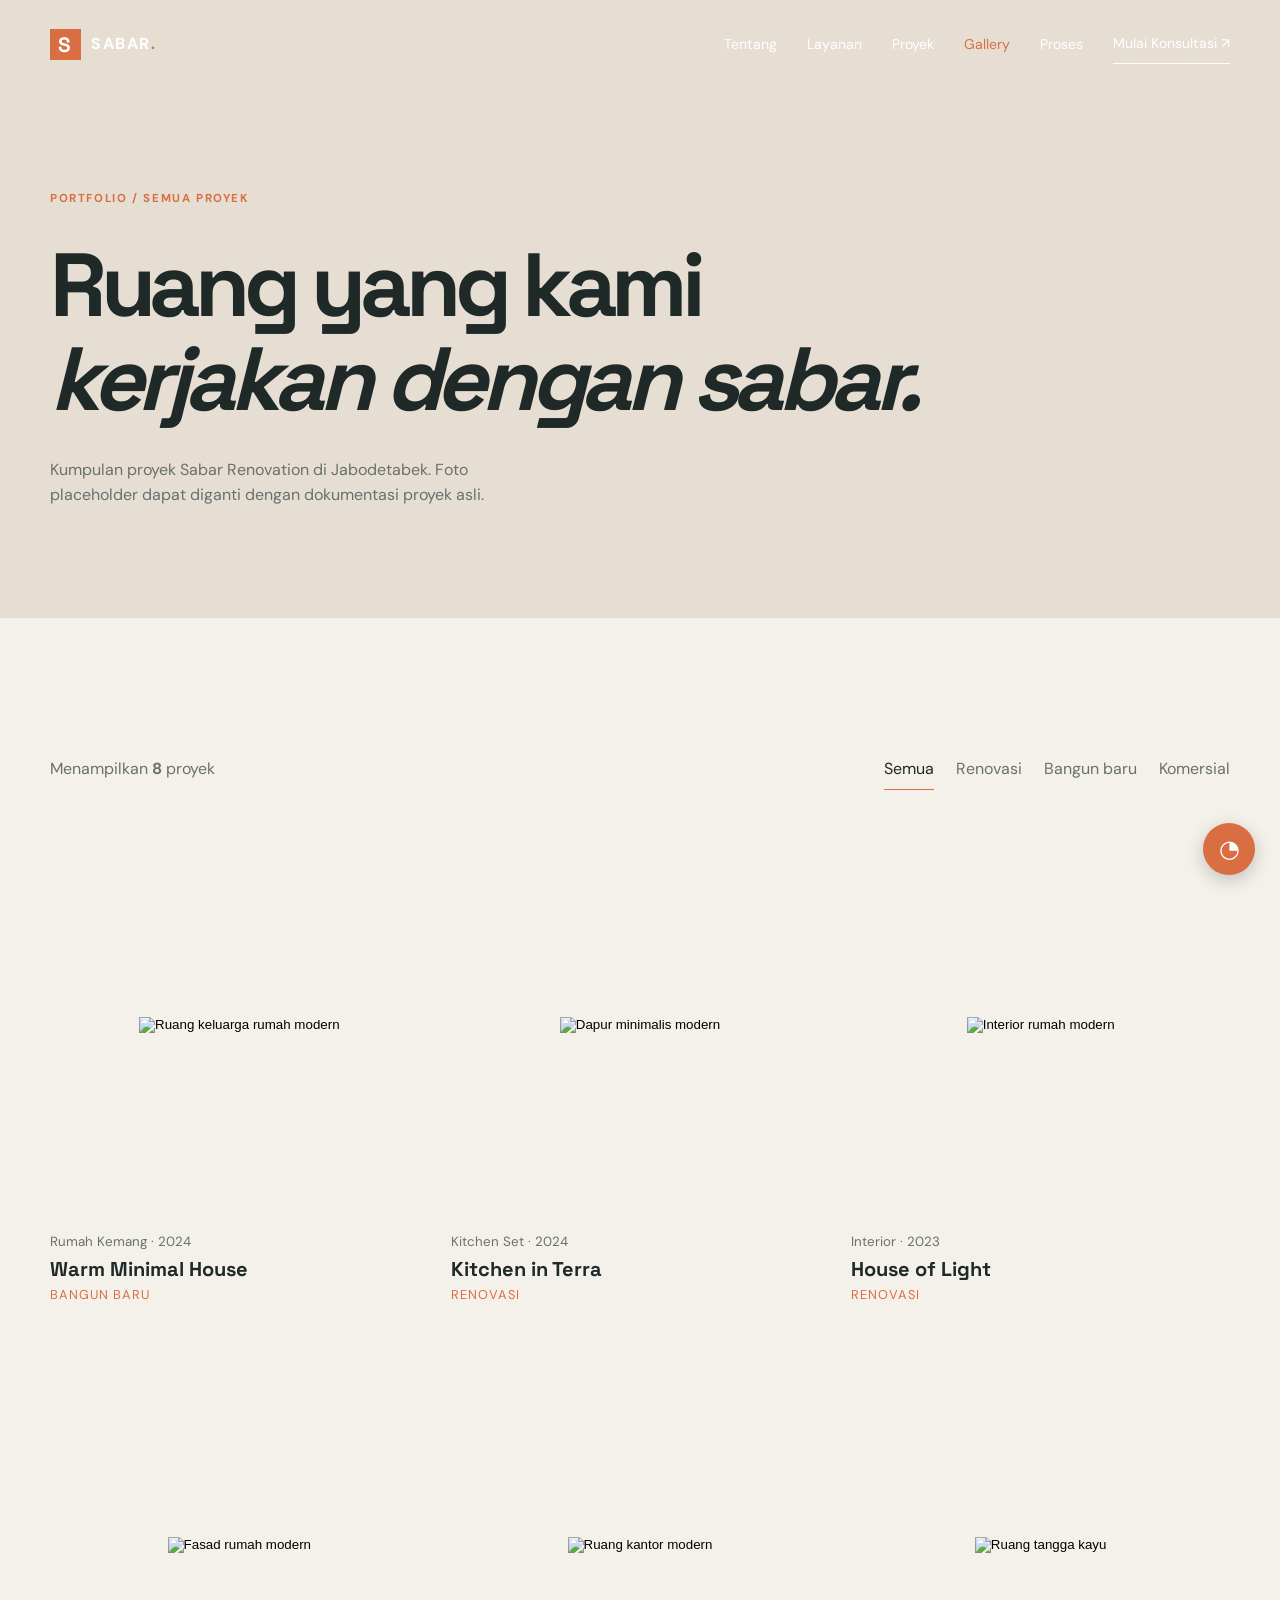
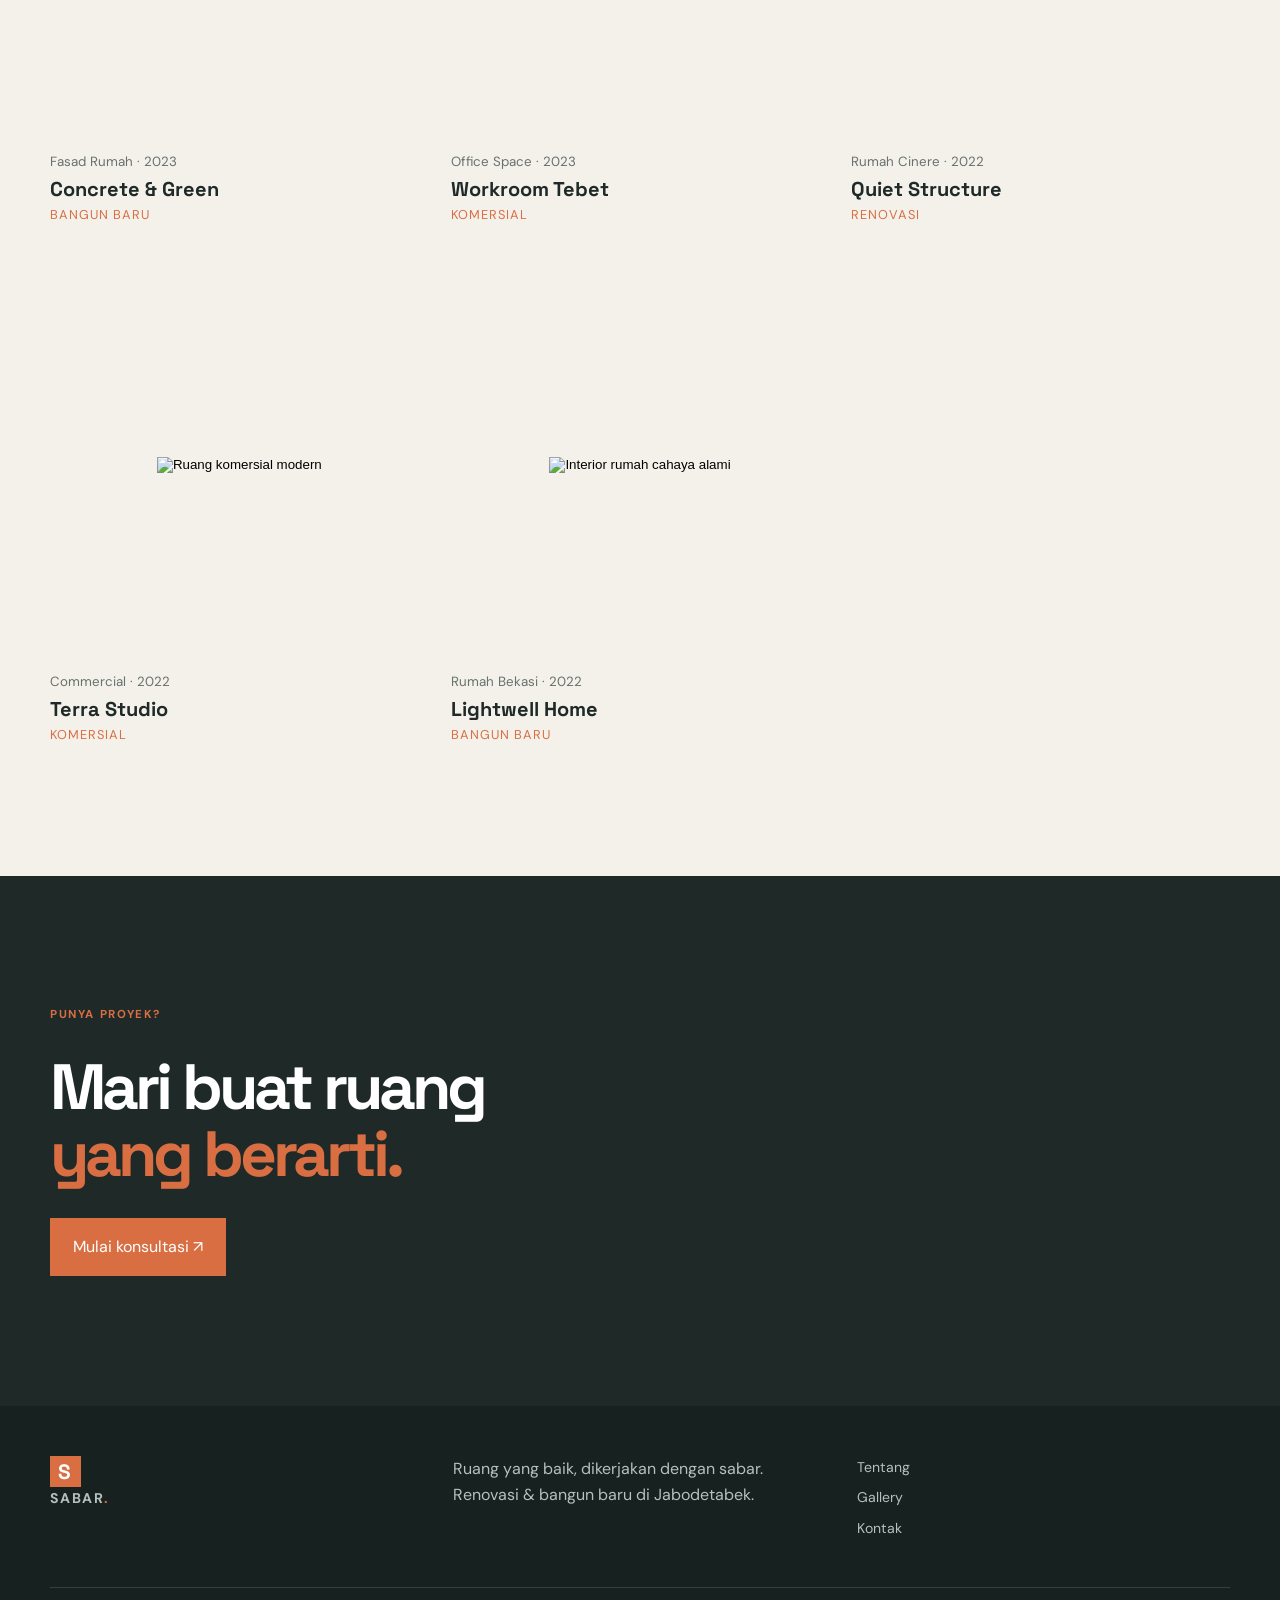
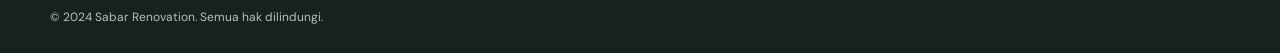
==== gallery.html @ 1140aaa8 "Create Sabar Renovation company profile" ====
<!doctype html><html lang="id"><head><meta charset="utf-8"><meta name="viewport" content="width=device-width,initial-scale=1"><meta name="description" content="Galeri proyek Sabar Renovation di Jabodetabek."><title>Gallery Proyek | Sabar Renovation</title><link rel="preconnect" href="https://fonts.googleapis.com"><link rel="preconnect" href="https://fonts.gstatic.com" crossorigin><link href="https://fonts.googleapis.com/css2?family=DM+Sans:wght@400;500;600;700&family=Space+Grotesk:wght@500;600;700&display=swap" rel="stylesheet"><link rel="stylesheet" href="styles.css"><link rel="stylesheet" href="gallery.css"></head><body class="gallery-page">
<header class="site-header scrolled"><nav class="nav container"><a class="brand" href="index.html"><b>S</b><span>SABAR<span>.</span></span></a><button class="menu-toggle" aria-label="Buka menu"><i></i><i></i></button><div class="nav-links"><a href="index.html#about">Tentang</a><a href="index.html#services">Layanan</a><a href="index.html#projects">Proyek</a><a class="active-link" href="gallery.html">Gallery</a><a href="index.html#process">Proses</a><a class="nav-cta" href="index.html#contact">Mulai Konsultasi ↗</a></div></nav></header>
<main><section class="gallery-hero section"><div class="container reveal visible"><div class="section-label">Portfolio / Semua proyek</div><h1>Ruang yang kami<br><em>kerjakan dengan sabar.</em></h1><p>Kumpulan proyek Sabar Renovation di Jabodetabek. Foto placeholder dapat diganti dengan dokumentasi proyek asli.</p></div></section><section class="gallery-content section"><div class="container"><div class="gallery-toolbar"><p>Menampilkan <strong id="project-count">8</strong> proyek</p><div class="filters"><button class="active" data-filter="all">Semua</button><button data-filter="renovasi">Renovasi</button><button data-filter="baru">Bangun baru</button><button data-filter="komersial">Komersial</button></div></div><div class="gallery-grid">
<article class="gallery-item reveal" data-category="baru"><button class="gallery-image"><img src="https://images.unsplash.com/photo-1600607687920-4e2a09cf159d?auto=format&fit=crop&w=1200&q=85" alt="Ruang keluarga rumah modern" loading="lazy"></button><div><small>Rumah Kemang · 2024</small><h3>Warm Minimal House</h3><p>Bangun baru</p></div></article><article class="gallery-item reveal" data-category="renovasi"><button class="gallery-image"><img src="https://images.unsplash.com/photo-1556912167-f556f1f39fdf?auto=format&fit=crop&w=1200&q=85" alt="Dapur minimalis modern" loading="lazy"></button><div><small>Kitchen Set · 2024</small><h3>Kitchen in Terra</h3><p>Renovasi</p></div></article><article class="gallery-item reveal" data-category="renovasi"><button class="gallery-image"><img src="https://images.unsplash.com/photo-1600566753086-00f18fb6b3ea?auto=format&fit=crop&w=1200&q=85" alt="Interior rumah modern" loading="lazy"></button><div><small>Interior · 2023</small><h3>House of Light</h3><p>Renovasi</p></div></article><article class="gallery-item reveal" data-category="baru"><button class="gallery-image"><img src="https://images.unsplash.com/photo-1600566753190-17f0baa2a6c3?auto=format&fit=crop&w=1200&q=85" alt="Fasad rumah modern" loading="lazy"></button><div><small>Fasad Rumah · 2023</small><h3>Concrete & Green</h3><p>Bangun baru</p></div></article><article class="gallery-item reveal" data-category="komersial"><button class="gallery-image"><img src="https://images.unsplash.com/photo-1497366754035-f200968a6e72?auto=format&fit=crop&w=1200&q=85" alt="Ruang kantor modern" loading="lazy"></button><div><small>Office Space · 2023</small><h3>Workroom Tebet</h3><p>Komersial</p></div></article><article class="gallery-item reveal" data-category="renovasi"><button class="gallery-image"><img src="https://images.unsplash.com/photo-1600566753086-00f18fb6b3ea?auto=format&fit=crop&w=1200&q=85" alt="Ruang tangga kayu" loading="lazy"></button><div><small>Rumah Cinere · 2022</small><h3>Quiet Structure</h3><p>Renovasi</p></div></article><article class="gallery-item reveal" data-category="komersial"><button class="gallery-image"><img src="https://images.unsplash.com/photo-1600607688969-a5bfcd646154?auto=format&fit=crop&w=1200&q=85" alt="Ruang komersial modern" loading="lazy"></button><div><small>Commercial · 2022</small><h3>Terra Studio</h3><p>Komersial</p></div></article><article class="gallery-item reveal" data-category="baru"><button class="gallery-image"><img src="https://images.unsplash.com/photo-1600607687920-4e2a09cf159d?auto=format&fit=crop&w=1200&q=85" alt="Interior rumah cahaya alami" loading="lazy"></button><div><small>Rumah Bekasi · 2022</small><h3>Lightwell Home</h3><p>Bangun baru</p></div></article></div></div></section><section class="gallery-cta section"><div class="container"><div class="section-label">Punya proyek?</div><h2>Mari buat ruang<br><em>yang berarti.</em></h2><a class="button button-accent" href="index.html#contact">Mulai konsultasi ↗</a></div></section></main><div class="lightbox" aria-hidden="true"><button class="lightbox-close" aria-label="Tutup">×</button><img src="" alt=""></div><footer><div class="container footer-grid"><a class="brand" href="index.html"><b>S</b><span>SABAR<span>.</span></span></a><p>Ruang yang baik, dikerjakan dengan sabar.<br>Renovasi & bangun baru di Jabodetabek.</p><div><a href="index.html#about">Tentang</a><a href="gallery.html">Gallery</a><a href="index.html#contact">Kontak</a></div></div><div class="container copyright">© 2024 Sabar Renovation. Semua hak dilindungi.</div></footer><a class="floating-wa" href="https://wa.me/6281234567890" target="_blank" aria-label="Hubungi via WhatsApp">◔</a><script src="script.js"></script><script src="gallery.js"></script></body></html>
---- styles.css ----
:root{--ink:#1e2928;--muted:#68716e;--cream:#f4f1eb;--sand:#e6ded2;--orange:#d96e43;--line:#d8d7d0}*{box-sizing:border-box}html{scroll-behavior:smooth}body{margin:0;color:var(--ink);background:var(--cream);font:16px/1.6 'DM Sans',sans-serif}h1,h2,h3,p{margin:0}h1,h2,h3{font-family:'Space Grotesk',sans-serif;line-height:1.05}h1{font-size:clamp(3.3rem,7vw,7.5rem);letter-spacing:-.07em}h2{font-size:clamp(2.7rem,5vw,5.2rem);letter-spacing:-.06em}h3{font-size:1.45rem}.container{width:min(1180px,calc(100% - 64px));margin:auto}.site-header{position:fixed;z-index:5;width:100%;color:#fff;transition:.3s}.site-header.scrolled{background:rgba(244,241,235,.95);color:var(--ink);box-shadow:0 1px 0 var(--line)}.nav{height:88px;display:flex;align-items:center;justify-content:space-between}.brand{display:flex;align-items:center;gap:10px;color:inherit;text-decoration:none;font-weight:700;letter-spacing:.1em}.brand b{display:grid;place-items:center;width:31px;height:31px;background:var(--orange);color:white;font-family:'Space Grotesk';font-size:1.3rem}.brand span span{color:var(--orange)}.nav-links{display:flex;align-items:center;gap:30px}.nav-links a,.footer-grid a{color:inherit;text-decoration:none;font-size:.88rem}.nav-cta{border-bottom:1px solid currentColor;padding:8px 0}.menu-toggle{display:none;background:none;border:0}.hero{height:100svh;min-height:680px;position:relative;color:#fff;display:flex;align-items:center;overflow:hidden}.hero-image{position:absolute;inset:0;background:url('https://images.unsplash.com/photo-1600607687939-ce8a6c25118c?auto=format&fit=crop&w=2200&q=90') center/cover;transform:scale(1.04)}.hero-shade{position:absolute;inset:0;background:linear-gradient(90deg,rgba(15,25,24,.8),rgba(15,25,24,.15))}.hero-content{position:relative;padding-top:8vh}.eyebrow,.section-label{font-size:.72rem;text-transform:uppercase;letter-spacing:.14em;font-weight:700;color:var(--orange)}.eyebrow{margin-bottom:35px}.eyebrow span{display:inline-block;width:8px;height:8px;background:var(--orange);border-radius:50%;margin-right:8px}.hero h1 em,h2 em{color:var(--orange);font-style:normal}.hero-copy{max-width:405px;margin:35px 0 42px;font-size:1.05rem;color:#d8dfdc}.hero-actions{display:flex;align-items:center;gap:28px}.button{display:inline-block;padding:15px 22px;border:1px solid transparent;text-decoration:none;font-weight:700;transition:.25s;cursor:pointer;font:inherit}.button-accent{background:var(--orange);color:#fff}.button-accent:hover{background:#bd5734;transform:translateY(-3px)}.button-outline{color:var(--ink);border-color:var(--ink)}.button-outline:hover{background:var(--ink);color:#fff}.text-link{color:var(--ink);text-decoration:none;border-bottom:1px solid currentColor;padding-bottom:7px;font-weight:600}.text-link.light{color:#fff}.hero-note{position:absolute;right:5%;bottom:45px;display:flex;gap:18px;text-transform:uppercase;font-size:.65rem;letter-spacing:.1em}.hero-note span:first-child{color:var(--orange);font-weight:bold}.section{padding:130px 0}.intro{padding-bottom:110px}.intro-grid,.section-top,.process-head{display:grid;grid-template-columns:1.2fr .8fr;gap:80px;margin-top:48px}.intro-grid>div p{color:var(--muted);max-width:390px}.large-copy{font-size:1.3rem;color:var(--ink)!important;margin-bottom:20px}.intro .text-link{display:inline-block;margin-top:30px}.stats{display:flex;border-top:1px solid var(--line);margin-top:100px;padding-top:28px;gap:15%;}.stats strong{font:700 3.2rem 'Space Grotesk';display:block}.stats strong:after{content:'+';color:var(--orange)}.stats span{color:var(--muted);font-size:.85rem}.services,.process{background:var(--sand)}.section-top>p,.process-head>p{align-self:end;color:var(--muted);max-width:330px}.service-grid{display:grid;grid-template-columns:repeat(4,1fr);gap:1px;background:var(--line);margin-top:75px}.service-card{background:var(--sand);padding:30px;min-height:340px;position:relative;transition:.3s}.service-card:hover{background:#f0e9df;transform:translateY(-7px)}.service-card>span{position:absolute;right:25px;color:var(--orange);font-weight:700}.service-card>b{font-size:2.5rem;font-weight:400}.service-card h3{margin:40px 0 15px}.service-card p{color:var(--muted);font-size:.9rem}.service-card a{position:absolute;bottom:27px;color:var(--ink);font-size:.85rem;text-decoration:none;font-weight:700}.filters{display:flex;gap:22px;align-items:end;justify-content:end}.filters button{border:0;background:none;color:var(--muted);font:inherit;border-bottom:1px solid transparent;padding:8px 0;cursor:pointer}.filters button.active{color:var(--ink);border-color:var(--orange)}.project-grid{display:grid;grid-template-columns:1fr 1fr;gap:20px;margin-top:75px}.project-card{height:380px;position:relative;overflow:hidden;color:#fff}.project-card.tall{height:580px;grid-row:span 2}.project-card.wide{grid-column:span 2}.project-card img{width:100%;height:100%;object-fit:cover;transition:.7s}.project-card:after{content:'';position:absolute;inset:40% 0 0;background:linear-gradient(transparent,rgba(10,20,18,.8))}.project-card:hover img{transform:scale(1.06)}.project-card>div{position:absolute;z-index:1;bottom:25px;left:25px}.project-card small{color:#ddd}.project-card h3{margin-top:5px}.center{text-align:center;margin-top:45px}.process-head{margin-bottom:75px}.steps{display:grid;grid-template-columns:repeat(4,1fr);gap:0}.step{padding:28px 32px 20px 0;border-top:1px solid #b9b5ad}.step span{color:var(--orange);font-weight:700}.step h3{margin:40px 0 15px}.step p{color:var(--muted);font-size:.9rem;max-width:200px}.quote{max-width:900px;text-align:center}.quote-mark{font:6rem Georgia;color:var(--orange);height:90px}.quote blockquote{font:500 clamp(1.8rem,3vw,3rem)/1.15 'Space Grotesk';letter-spacing:-.04em}.quote-person{display:flex;justify-content:center;align-items:center;gap:12px;text-align:left;margin-top:35px}.avatar{background:var(--orange);color:#fff;border-radius:50%;padding:11px}.quote-person span,.contact-details{display:block;color:var(--muted);font-size:.85rem}.contact{background:var(--ink);color:#fff}.contact-grid{display:grid;grid-template-columns:1fr 1fr;gap:130px}.contact-intro{color:#b6c0bc;max-width:330px;margin:35px 0}.contact-details a{color:#fff;text-decoration:none;font-size:1rem}.contact-form{display:grid;gap:20px}.contact-form label{font-size:.75rem;color:#aeb9b4}.contact-form input,.contact-form textarea{display:block;width:100%;background:none;border:0;border-bottom:1px solid #55615d;color:#fff;padding:10px 0;font:inherit;outline:0}.contact-form textarea{height:70px;resize:vertical}.contact-form input:focus,.contact-form textarea:focus{border-color:var(--orange)}.form-status{color:var(--orange)}footer{background:#172120;color:#b6c0bc;padding:50px 0 25px}.footer-grid{display:grid;grid-template-columns:1fr 1fr 1fr;gap:30px}.footer-grid a{display:block;margin-bottom:8px}.copyright{border-top:1px solid #34403c;margin-top:40px;padding-top:20px;font-size:.75rem}.floating-wa{position:fixed;right:25px;bottom:25px;width:52px;height:52px;border-radius:50%;display:grid;place-items:center;background:var(--orange);color:#fff;text-decoration:none;font-size:1.5rem;z-index:4;box-shadow:0 5px 18px #0003}.reveal{opacity:0;transform:translateY(25px);transition:opacity .7s,transform .7s}.reveal.visible{opacity:1;transform:none}
@media(max-width:760px){.container{width:calc(100% - 40px)}.nav{height:72px}.menu-toggle{display:block}.menu-toggle i{display:block;background:currentColor;width:25px;height:2px;margin:6px}.nav-links{display:none;position:absolute;top:72px;left:0;right:0;background:var(--cream);color:var(--ink);padding:25px 20px;flex-direction:column;align-items:flex-start}.nav-links.open{display:flex}.hero{min-height:650px}.hero-content{padding-top:40px}.hero h1{font-size:3.8rem}.hero-note{display:none}.section{padding:85px 0}.intro-grid,.section-top,.process-head,.contact-grid{grid-template-columns:1fr;gap:35px}.stats{gap:25px;margin-top:65px}.stats strong{font-size:2.3rem}.stats span{font-size:.7rem}.service-grid,.steps{grid-template-columns:1fr 1fr}.service-card{min-height:300px;padding:20px}.service-card h3{margin-top:30px}.filters{justify-content:start;flex-wrap:wrap;gap:15px}.project-grid{display:block;margin-top:45px}.project-card,.project-card.tall,.project-card.wide{height:360px;margin-bottom:16px}.contact-grid{gap:60px}.footer-grid{grid-template-columns:1fr 1fr}.footer-grid p{grid-column:span 2}.hero-actions{flex-wrap:wrap}.process-head{margin-bottom:45px}}
---- gallery.css ----
.gallery-hero{padding-top:190px;padding-bottom:110px;background:var(--sand)}.gallery-hero h1{margin:30px 0;font-size:clamp(3rem,7vw,6.8rem)}.gallery-hero p{max-width:450px;color:var(--muted)}.active-link{color:var(--orange)!important}.gallery-toolbar{display:flex;justify-content:space-between;align-items:center;margin-bottom:50px}.gallery-toolbar p{color:var(--muted)}.gallery-grid{display:grid;grid-template-columns:repeat(3,1fr);gap:55px 22px}.gallery-item{min-width:0}.gallery-image{display:block;border:0;padding:0;width:100%;height:370px;overflow:hidden;background:none;cursor:zoom-in}.gallery-image img{width:100%;height:100%;object-fit:cover;transition:transform .6s}.gallery-image:hover img{transform:scale(1.05)}.gallery-item>div{padding-top:18px}.gallery-item small{color:var(--muted)}.gallery-item h3{margin:5px 0;font-size:1.25rem}.gallery-item p{color:var(--orange);font-size:.8rem;text-transform:uppercase;letter-spacing:.08em}.gallery-cta{background:var(--ink);color:#fff}.gallery-cta h2{margin:30px 0}.lightbox{position:fixed;z-index:10;inset:0;background:#111e;display:none;place-items:center;padding:30px}.lightbox.open{display:grid}.lightbox img{max-width:min(1000px,92vw);max-height:88vh;object-fit:contain}.lightbox-close{position:absolute;right:28px;top:20px;color:#fff;background:none;border:0;font-size:3rem;cursor:pointer}@media(max-width:760px){.gallery-hero{padding-top:140px;padding-bottom:75px}.gallery-toolbar{display:block}.gallery-toolbar .filters{margin-top:25px}.gallery-grid{grid-template-columns:1fr;gap:42px}.gallery-image{height:300px}}
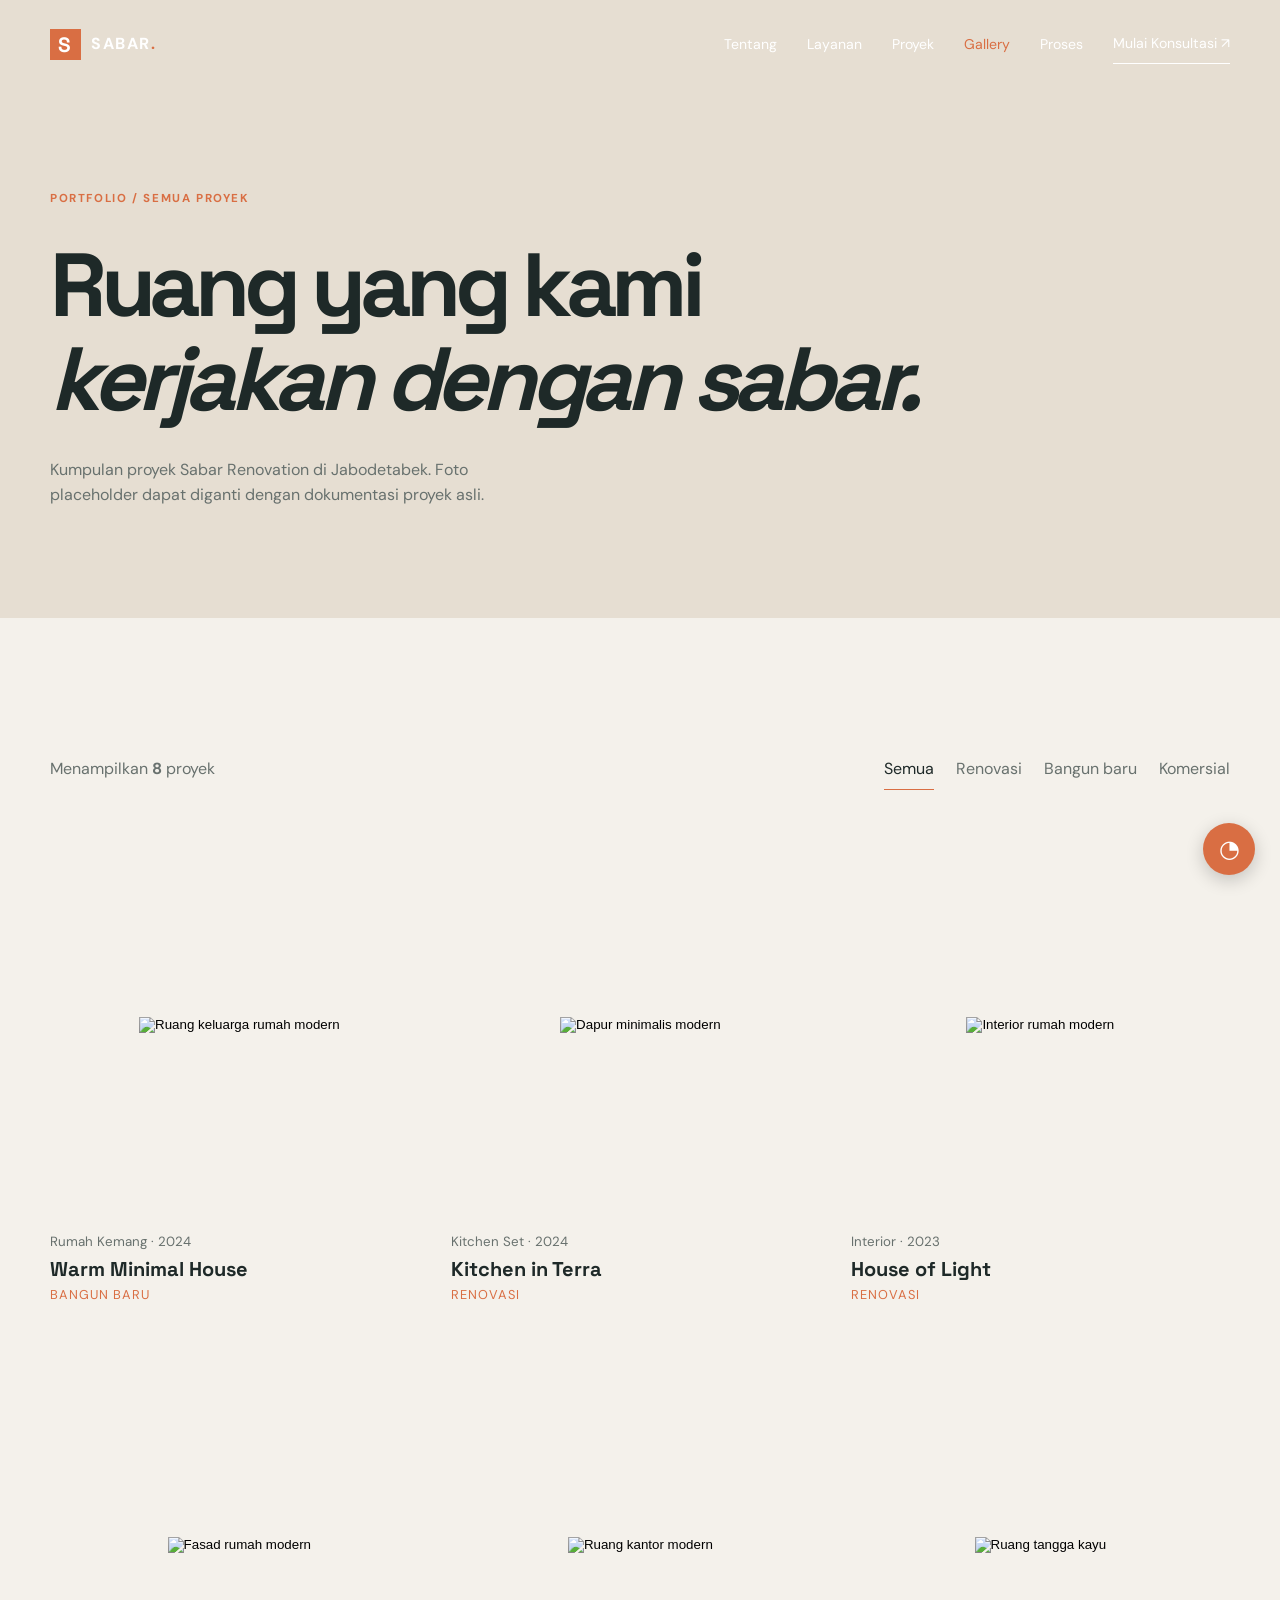
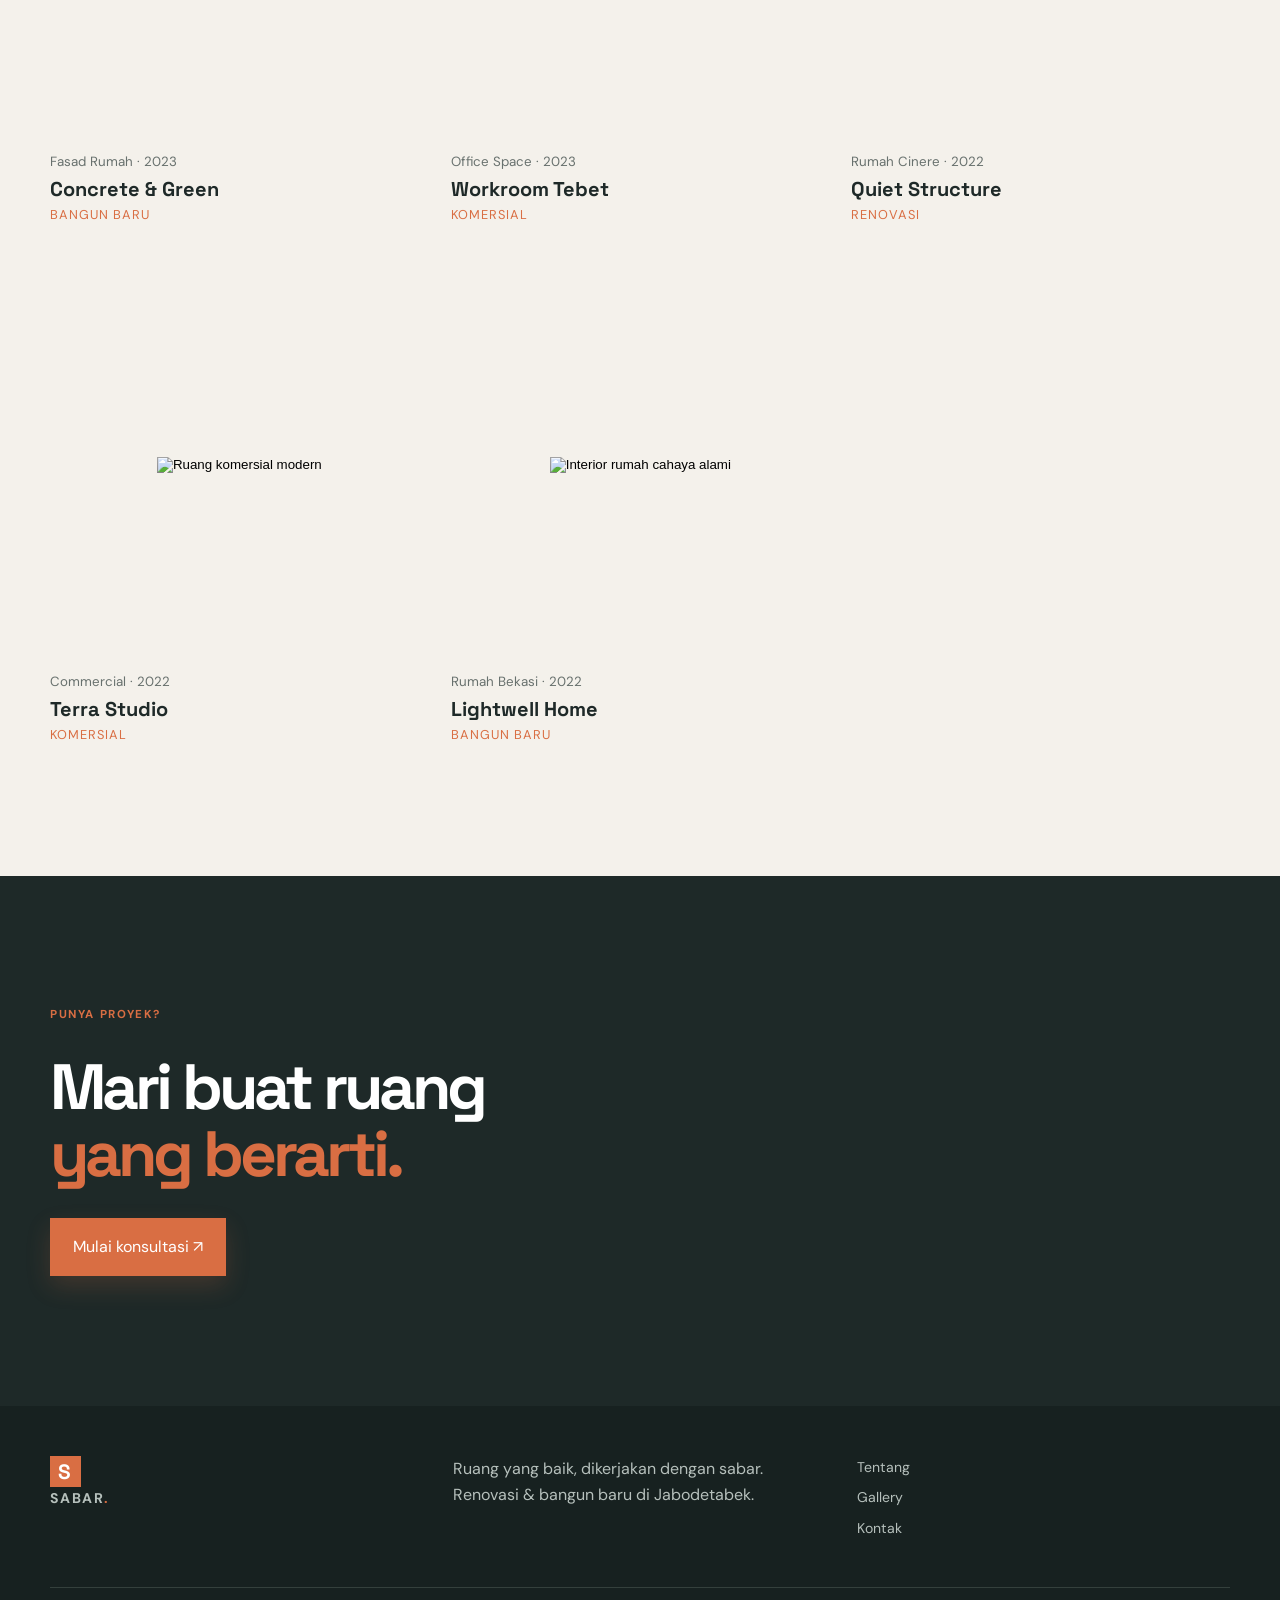
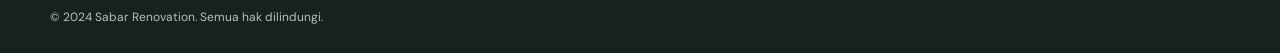
==== commit adee7ba4: "Add responsive motion design" ====
--- a/gallery.html
+++ b/gallery.html
@@ -1,4 +1,4 @@
-<!doctype html><html lang="id"><head><meta charset="utf-8"><meta name="viewport" content="width=device-width,initial-scale=1"><meta name="description" content="Galeri proyek Sabar Renovation di Jabodetabek."><title>Gallery Proyek | Sabar Renovation</title><link rel="preconnect" href="https://fonts.googleapis.com"><link rel="preconnect" href="https://fonts.gstatic.com" crossorigin><link href="https://fonts.googleapis.com/css2?family=DM+Sans:wght@400;500;600;700&family=Space+Grotesk:wght@500;600;700&display=swap" rel="stylesheet"><link rel="stylesheet" href="styles.css"><link rel="stylesheet" href="gallery.css"></head><body class="gallery-page">
+<!doctype html><html lang="id"><head><meta charset="utf-8"><meta name="viewport" content="width=device-width,initial-scale=1"><meta name="description" content="Galeri proyek Sabar Renovation di Jabodetabek."><title>Gallery Proyek | Sabar Renovation</title><link rel="preconnect" href="https://fonts.googleapis.com"><link rel="preconnect" href="https://fonts.gstatic.com" crossorigin><link href="https://fonts.googleapis.com/css2?family=DM+Sans:wght@400;500;600;700&family=Space+Grotesk:wght@500;600;700&display=swap" rel="stylesheet"><link rel="stylesheet" href="styles.css"><link rel="stylesheet" href="gallery.css"><link rel="stylesheet" href="motion.css"></head><body class="gallery-page">
 <header class="site-header scrolled"><nav class="nav container"><a class="brand" href="index.html"><b>S</b><span>SABAR<span>.</span></span></a><button class="menu-toggle" aria-label="Buka menu"><i></i><i></i></button><div class="nav-links"><a href="index.html#about">Tentang</a><a href="index.html#services">Layanan</a><a href="index.html#projects">Proyek</a><a class="active-link" href="gallery.html">Gallery</a><a href="index.html#process">Proses</a><a class="nav-cta" href="index.html#contact">Mulai Konsultasi ↗</a></div></nav></header>
 <main><section class="gallery-hero section"><div class="container reveal visible"><div class="section-label">Portfolio / Semua proyek</div><h1>Ruang yang kami<br><em>kerjakan dengan sabar.</em></h1><p>Kumpulan proyek Sabar Renovation di Jabodetabek. Foto placeholder dapat diganti dengan dokumentasi proyek asli.</p></div></section><section class="gallery-content section"><div class="container"><div class="gallery-toolbar"><p>Menampilkan <strong id="project-count">8</strong> proyek</p><div class="filters"><button class="active" data-filter="all">Semua</button><button data-filter="renovasi">Renovasi</button><button data-filter="baru">Bangun baru</button><button data-filter="komersial">Komersial</button></div></div><div class="gallery-grid">
 <article class="gallery-item reveal" data-category="baru"><button class="gallery-image"><img src="https://images.unsplash.com/photo-1600607687920-4e2a09cf159d?auto=format&fit=crop&w=1200&q=85" alt="Ruang keluarga rumah modern" loading="lazy"></button><div><small>Rumah Kemang · 2024</small><h3>Warm Minimal House</h3><p>Bangun baru</p></div></article><article class="gallery-item reveal" data-category="renovasi"><button class="gallery-image"><img src="https://images.unsplash.com/photo-1556912167-f556f1f39fdf?auto=format&fit=crop&w=1200&q=85" alt="Dapur minimalis modern" loading="lazy"></button><div><small>Kitchen Set · 2024</small><h3>Kitchen in Terra</h3><p>Renovasi</p></div></article><article class="gallery-item reveal" data-category="renovasi"><button class="gallery-image"><img src="https://images.unsplash.com/photo-1600566753086-00f18fb6b3ea?auto=format&fit=crop&w=1200&q=85" alt="Interior rumah modern" loading="lazy"></button><div><small>Interior · 2023</small><h3>House of Light</h3><p>Renovasi</p></div></article><article class="gallery-item reveal" data-category="baru"><button class="gallery-image"><img src="https://images.unsplash.com/photo-1600566753190-17f0baa2a6c3?auto=format&fit=crop&w=1200&q=85" alt="Fasad rumah modern" loading="lazy"></button><div><small>Fasad Rumah · 2023</small><h3>Concrete & Green</h3><p>Bangun baru</p></div></article><article class="gallery-item reveal" data-category="komersial"><button class="gallery-image"><img src="https://images.unsplash.com/photo-1497366754035-f200968a6e72?auto=format&fit=crop&w=1200&q=85" alt="Ruang kantor modern" loading="lazy"></button><div><small>Office Space · 2023</small><h3>Workroom Tebet</h3><p>Komersial</p></div></article><article class="gallery-item reveal" data-category="renovasi"><button class="gallery-image"><img src="https://images.unsplash.com/photo-1600566753086-00f18fb6b3ea?auto=format&fit=crop&w=1200&q=85" alt="Ruang tangga kayu" loading="lazy"></button><div><small>Rumah Cinere · 2022</small><h3>Quiet Structure</h3><p>Renovasi</p></div></article><article class="gallery-item reveal" data-category="komersial"><button class="gallery-image"><img src="https://images.unsplash.com/photo-1600607688969-a5bfcd646154?auto=format&fit=crop&w=1200&q=85" alt="Ruang komersial modern" loading="lazy"></button><div><small>Commercial · 2022</small><h3>Terra Studio</h3><p>Komersial</p></div></article><article class="gallery-item reveal" data-category="baru"><button class="gallery-image"><img src="https://images.unsplash.com/photo-1600607687920-4e2a09cf159d?auto=format&fit=crop&w=1200&q=85" alt="Interior rumah cahaya alami" loading="lazy"></button><div><small>Rumah Bekasi · 2022</small><h3>Lightwell Home</h3><p>Bangun baru</p></div></article></div></div></section><section class="gallery-cta section"><div class="container"><div class="section-label">Punya proyek?</div><h2>Mari buat ruang<br><em>yang berarti.</em></h2><a class="button button-accent" href="index.html#contact">Mulai konsultasi ↗</a></div></section></main><div class="lightbox" aria-hidden="true"><button class="lightbox-close" aria-label="Tutup">×</button><img src="" alt=""></div><footer><div class="container footer-grid"><a class="brand" href="index.html"><b>S</b><span>SABAR<span>.</span></span></a><p>Ruang yang baik, dikerjakan dengan sabar.<br>Renovasi & bangun baru di Jabodetabek.</p><div><a href="index.html#about">Tentang</a><a href="gallery.html">Gallery</a><a href="index.html#contact">Kontak</a></div></div><div class="container copyright">© 2024 Sabar Renovation. Semua hak dilindungi.</div></footer><a class="floating-wa" href="https://wa.me/6281234567890" target="_blank" aria-label="Hubungi via WhatsApp">◔</a><script src="script.js"></script><script src="gallery.js"></script></body></html>
--- a/styles.css
+++ b/styles.css
@@ -1,2 +1,40 @@
 :root{--ink:#1e2928;--muted:#68716e;--cream:#f4f1eb;--sand:#e6ded2;--orange:#d96e43;--line:#d8d7d0}*{box-sizing:border-box}html{scroll-behavior:smooth}body{margin:0;color:var(--ink);background:var(--cream);font:16px/1.6 'DM Sans',sans-serif}h1,h2,h3,p{margin:0}h1,h2,h3{font-family:'Space Grotesk',sans-serif;line-height:1.05}h1{font-size:clamp(3.3rem,7vw,7.5rem);letter-spacing:-.07em}h2{font-size:clamp(2.7rem,5vw,5.2rem);letter-spacing:-.06em}h3{font-size:1.45rem}.container{width:min(1180px,calc(100% - 64px));margin:auto}.site-header{position:fixed;z-index:5;width:100%;color:#fff;transition:.3s}.site-header.scrolled{background:rgba(244,241,235,.95);color:var(--ink);box-shadow:0 1px 0 var(--line)}.nav{height:88px;display:flex;align-items:center;justify-content:space-between}.brand{display:flex;align-items:center;gap:10px;color:inherit;text-decoration:none;font-weight:700;letter-spacing:.1em}.brand b{display:grid;place-items:center;width:31px;height:31px;background:var(--orange);color:white;font-family:'Space Grotesk';font-size:1.3rem}.brand span span{color:var(--orange)}.nav-links{display:flex;align-items:center;gap:30px}.nav-links a,.footer-grid a{color:inherit;text-decoration:none;font-size:.88rem}.nav-cta{border-bottom:1px solid currentColor;padding:8px 0}.menu-toggle{display:none;background:none;border:0}.hero{height:100svh;min-height:680px;position:relative;color:#fff;display:flex;align-items:center;overflow:hidden}.hero-image{position:absolute;inset:0;background:url('https://images.unsplash.com/photo-1600607687939-ce8a6c25118c?auto=format&fit=crop&w=2200&q=90') center/cover;transform:scale(1.04)}.hero-shade{position:absolute;inset:0;background:linear-gradient(90deg,rgba(15,25,24,.8),rgba(15,25,24,.15))}.hero-content{position:relative;padding-top:8vh}.eyebrow,.section-label{font-size:.72rem;text-transform:uppercase;letter-spacing:.14em;font-weight:700;color:var(--orange)}.eyebrow{margin-bottom:35px}.eyebrow span{display:inline-block;width:8px;height:8px;background:var(--orange);border-radius:50%;margin-right:8px}.hero h1 em,h2 em{color:var(--orange);font-style:normal}.hero-copy{max-width:405px;margin:35px 0 42px;font-size:1.05rem;color:#d8dfdc}.hero-actions{display:flex;align-items:center;gap:28px}.button{display:inline-block;padding:15px 22px;border:1px solid transparent;text-decoration:none;font-weight:700;transition:.25s;cursor:pointer;font:inherit}.button-accent{background:var(--orange);color:#fff}.button-accent:hover{background:#bd5734;transform:translateY(-3px)}.button-outline{color:var(--ink);border-color:var(--ink)}.button-outline:hover{background:var(--ink);color:#fff}.text-link{color:var(--ink);text-decoration:none;border-bottom:1px solid currentColor;padding-bottom:7px;font-weight:600}.text-link.light{color:#fff}.hero-note{position:absolute;right:5%;bottom:45px;display:flex;gap:18px;text-transform:uppercase;font-size:.65rem;letter-spacing:.1em}.hero-note span:first-child{color:var(--orange);font-weight:bold}.section{padding:130px 0}.intro{padding-bottom:110px}.intro-grid,.section-top,.process-head{display:grid;grid-template-columns:1.2fr .8fr;gap:80px;margin-top:48px}.intro-grid>div p{color:var(--muted);max-width:390px}.large-copy{font-size:1.3rem;color:var(--ink)!important;margin-bottom:20px}.intro .text-link{display:inline-block;margin-top:30px}.stats{display:flex;border-top:1px solid var(--line);margin-top:100px;padding-top:28px;gap:15%;}.stats strong{font:700 3.2rem 'Space Grotesk';display:block}.stats strong:after{content:'+';color:var(--orange)}.stats span{color:var(--muted);font-size:.85rem}.services,.process{background:var(--sand)}.section-top>p,.process-head>p{align-self:end;color:var(--muted);max-width:330px}.service-grid{display:grid;grid-template-columns:repeat(4,1fr);gap:1px;background:var(--line);margin-top:75px}.service-card{background:var(--sand);padding:30px;min-height:340px;position:relative;transition:.3s}.service-card:hover{background:#f0e9df;transform:translateY(-7px)}.service-card>span{position:absolute;right:25px;color:var(--orange);font-weight:700}.service-card>b{font-size:2.5rem;font-weight:400}.service-card h3{margin:40px 0 15px}.service-card p{color:var(--muted);font-size:.9rem}.service-card a{position:absolute;bottom:27px;color:var(--ink);font-size:.85rem;text-decoration:none;font-weight:700}.filters{display:flex;gap:22px;align-items:end;justify-content:end}.filters button{border:0;background:none;color:var(--muted);font:inherit;border-bottom:1px solid transparent;padding:8px 0;cursor:pointer}.filters button.active{color:var(--ink);border-color:var(--orange)}.project-grid{display:grid;grid-template-columns:1fr 1fr;gap:20px;margin-top:75px}.project-card{height:380px;position:relative;overflow:hidden;color:#fff}.project-card.tall{height:580px;grid-row:span 2}.project-card.wide{grid-column:span 2}.project-card img{width:100%;height:100%;object-fit:cover;transition:.7s}.project-card:after{content:'';position:absolute;inset:40% 0 0;background:linear-gradient(transparent,rgba(10,20,18,.8))}.project-card:hover img{transform:scale(1.06)}.project-card>div{position:absolute;z-index:1;bottom:25px;left:25px}.project-card small{color:#ddd}.project-card h3{margin-top:5px}.center{text-align:center;margin-top:45px}.process-head{margin-bottom:75px}.steps{display:grid;grid-template-columns:repeat(4,1fr);gap:0}.step{padding:28px 32px 20px 0;border-top:1px solid #b9b5ad}.step span{color:var(--orange);font-weight:700}.step h3{margin:40px 0 15px}.step p{color:var(--muted);font-size:.9rem;max-width:200px}.quote{max-width:900px;text-align:center}.quote-mark{font:6rem Georgia;color:var(--orange);height:90px}.quote blockquote{font:500 clamp(1.8rem,3vw,3rem)/1.15 'Space Grotesk';letter-spacing:-.04em}.quote-person{display:flex;justify-content:center;align-items:center;gap:12px;text-align:left;margin-top:35px}.avatar{background:var(--orange);color:#fff;border-radius:50%;padding:11px}.quote-person span,.contact-details{display:block;color:var(--muted);font-size:.85rem}.contact{background:var(--ink);color:#fff}.contact-grid{display:grid;grid-template-columns:1fr 1fr;gap:130px}.contact-intro{color:#b6c0bc;max-width:330px;margin:35px 0}.contact-details a{color:#fff;text-decoration:none;font-size:1rem}.contact-form{display:grid;gap:20px}.contact-form label{font-size:.75rem;color:#aeb9b4}.contact-form input,.contact-form textarea{display:block;width:100%;background:none;border:0;border-bottom:1px solid #55615d;color:#fff;padding:10px 0;font:inherit;outline:0}.contact-form textarea{height:70px;resize:vertical}.contact-form input:focus,.contact-form textarea:focus{border-color:var(--orange)}.form-status{color:var(--orange)}footer{background:#172120;color:#b6c0bc;padding:50px 0 25px}.footer-grid{display:grid;grid-template-columns:1fr 1fr 1fr;gap:30px}.footer-grid a{display:block;margin-bottom:8px}.copyright{border-top:1px solid #34403c;margin-top:40px;padding-top:20px;font-size:.75rem}.floating-wa{position:fixed;right:25px;bottom:25px;width:52px;height:52px;border-radius:50%;display:grid;place-items:center;background:var(--orange);color:#fff;text-decoration:none;font-size:1.5rem;z-index:4;box-shadow:0 5px 18px #0003}.reveal{opacity:0;transform:translateY(25px);transition:opacity .7s,transform .7s}.reveal.visible{opacity:1;transform:none}
 @media(max-width:760px){.container{width:calc(100% - 40px)}.nav{height:72px}.menu-toggle{display:block}.menu-toggle i{display:block;background:currentColor;width:25px;height:2px;margin:6px}.nav-links{display:none;position:absolute;top:72px;left:0;right:0;background:var(--cream);color:var(--ink);padding:25px 20px;flex-direction:column;align-items:flex-start}.nav-links.open{display:flex}.hero{min-height:650px}.hero-content{padding-top:40px}.hero h1{font-size:3.8rem}.hero-note{display:none}.section{padding:85px 0}.intro-grid,.section-top,.process-head,.contact-grid{grid-template-columns:1fr;gap:35px}.stats{gap:25px;margin-top:65px}.stats strong{font-size:2.3rem}.stats span{font-size:.7rem}.service-grid,.steps{grid-template-columns:1fr 1fr}.service-card{min-height:300px;padding:20px}.service-card h3{margin-top:30px}.filters{justify-content:start;flex-wrap:wrap;gap:15px}.project-grid{display:block;margin-top:45px}.project-card,.project-card.tall,.project-card.wide{height:360px;margin-bottom:16px}.contact-grid{gap:60px}.footer-grid{grid-template-columns:1fr 1fr}.footer-grid p{grid-column:span 2}.hero-actions{flex-wrap:wrap}.process-head{margin-bottom:45px}}
+
+@media(max-width:760px){
+  body{overflow-x:hidden;font-size:15px}
+  .container{width:calc(100% - 32px)}
+  .nav{height:68px}
+  .nav-links{top:68px;padding:18px 16px;gap:0;box-shadow:0 12px 24px #1721201c}
+  .nav-links a{width:100%;padding:12px 4px;font-size:1rem}
+  .nav-cta{margin-top:8px;text-align:center;border:0;background:var(--orange);color:#fff!important;padding:13px!important}
+  .hero{min-height:680px}
+  .hero-content{padding-top:55px}
+  .hero h1{font-size:clamp(3rem,15vw,4.2rem);line-height:.98}
+  .hero-copy{font-size:.95rem;margin:28px 0 32px}
+  .hero-actions{display:grid;gap:20px;justify-items:start}
+  .button{min-height:48px;padding:12px 18px}
+  .section{padding:72px 0}
+  h2{font-size:clamp(2.5rem,12vw,3.8rem)}
+  .intro-grid,.section-top,.process-head,.contact-grid{gap:28px}
+  .stats{display:grid;grid-template-columns:repeat(3,1fr);gap:12px;margin-top:58px}
+  .stats strong{font-size:clamp(1.8rem,9vw,2.5rem)}
+  .stats span{display:block;line-height:1.3}
+  .service-grid{grid-template-columns:1fr;gap:1px;margin-top:48px}
+  .service-card{min-height:270px;padding:25px}
+  .project-grid{margin-top:45px}
+  .project-card,.project-card.tall,.project-card.wide{height:300px}
+  .filters{gap:8px 18px}
+  .filters button{min-height:40px}
+  .steps{grid-template-columns:1fr;gap:0}
+  .step{padding:25px 0}
+  .step h3{margin:22px 0 10px}
+  .step p{max-width:none}
+  .contact-grid{gap:45px}
+  .contact-form{gap:18px}
+  .contact-form input,.contact-form textarea{font-size:16px}
+  .footer-grid{display:grid;grid-template-columns:1fr 1fr;gap:25px 15px}
+  .footer-grid p{grid-column:1/-1}
+  .copyright{line-height:1.4}
+  .floating-wa{right:16px;bottom:16px}
+}
--- a/motion.css
+++ b/motion.css
@@ -0,0 +1,17 @@
+/* Motion layer: subtle, fast, and disabled for users who prefer less motion. */
+:root{--ease-out:cubic-bezier(.22,1,.36,1);--ease-smooth:cubic-bezier(.4,0,.2,1)}
+body{animation:page-in .7s var(--ease-out) both}a,button{transition:color .25s var(--ease-smooth),background-color .25s var(--ease-smooth),border-color .25s var(--ease-smooth),transform .25s var(--ease-out),box-shadow .25s var(--ease-smooth)}
+.site-header{backdrop-filter:blur(0);transition:background-color .35s var(--ease-smooth),color .35s var(--ease-smooth),box-shadow .35s var(--ease-smooth),backdrop-filter .35s}.site-header.scrolled{backdrop-filter:blur(14px)}
+.nav-links a:not(.nav-cta){position:relative}.nav-links a:not(.nav-cta):after{content:'';position:absolute;right:0;bottom:2px;left:0;height:1px;background:var(--orange);transform:scaleX(0);transform-origin:right;transition:transform .35s var(--ease-out)}.nav-links a:not(.nav-cta):hover:after{transform:scaleX(1);transform-origin:left}
+.menu-toggle{cursor:pointer;padding:10px}.menu-toggle i{transition:transform .3s var(--ease-out),opacity .2s}.menu-toggle[aria-expanded=true] i:first-child{transform:translateY(4px) rotate(45deg)}.menu-toggle[aria-expanded=true] i:last-child{transform:translateY(-4px) rotate(-45deg)}
+.hero-image{animation:hero-zoom 12s var(--ease-smooth) both}.hero-content{animation:hero-content-in 1s .15s var(--ease-out) both}.hero-note{animation:hero-content-in 1s .5s var(--ease-out) both}.button-accent{box-shadow:0 10px 25px #d96e4330}.button-accent:hover{box-shadow:0 15px 30px #d96e4350}.text-link:hover{color:var(--orange)}
+.reveal{transition:opacity .8s var(--ease-out),transform .8s var(--ease-out)}.reveal:nth-child(2){transition-delay:.08s}.reveal:nth-child(3){transition-delay:.16s}.reveal:nth-child(4){transition-delay:.24s}
+.service-card,.project-card,.gallery-item{will-change:transform}.service-card{transition:background-color .35s var(--ease-smooth),transform .45s var(--ease-out),box-shadow .35s}.service-card:hover{box-shadow:0 18px 35px #1e29281a}.project-card{transition:transform .45s var(--ease-out),box-shadow .45s}.project-card:hover{transform:translateY(-6px);box-shadow:0 18px 35px #1e292830}.project-card img{transition:transform 1s var(--ease-out),filter .5s}.project-card:hover img{filter:saturate(1.08)}
+.gallery-image{position:relative}.gallery-image:after{content:'';position:absolute;inset:0;background:linear-gradient(110deg,transparent 25%,#fff5 50%,transparent 75%);transform:translateX(-120%);transition:transform .8s var(--ease-out)}.gallery-image:hover:after{transform:translateX(120%)}.gallery-item{transition:transform .35s var(--ease-out)}.gallery-item:hover{transform:translateY(-5px)}
+.lightbox{opacity:0;transition:opacity .35s var(--ease-smooth)}.lightbox.open{opacity:1}.lightbox img{transform:scale(.94);transition:transform .45s var(--ease-out)}.lightbox.open img{transform:scale(1)}
+@keyframes page-in{from{opacity:0}to{opacity:1}}@keyframes hero-zoom{from{transform:scale(1.12)}to{transform:scale(1.04)}}@keyframes hero-content-in{from{opacity:0;transform:translateY(25px)}to{opacity:1;transform:none}}
+@media(max-width:1024px){.container{width:min(100% - 48px,900px)}.nav-links{gap:20px}.intro-grid,.section-top,.process-head{gap:45px}.service-grid{grid-template-columns:repeat(2,1fr)}.project-grid{gap:14px}.gallery-grid{grid-template-columns:repeat(2,1fr)}}
+@media(max-width:760px){.container{width:calc(100% - 32px)}.hero-image{background-position:58% center}.hero-shade{background:linear-gradient(90deg,rgba(15,25,24,.86),rgba(15,25,24,.35))}.service-card:hover,.project-card:hover,.gallery-item:hover{transform:none}.project-card:hover{box-shadow:none}.gallery-grid{grid-template-columns:1fr}.lightbox{padding:16px}.lightbox-close{right:12px;top:8px;font-size:2.5rem}}
+@media(max-width:380px){.hero h1{font-size:2.8rem}.stats{gap:7px}.stats strong{font-size:1.65rem}.stats span{font-size:.65rem}.hero-copy{max-width:290px}.section{padding:62px 0}}
+@media(orientation:landscape) and (max-height:600px){.hero{min-height:560px}.hero-content{padding-top:80px}.hero h1{font-size:clamp(2.5rem,8vw,4.5rem)}.hero-copy{margin:18px 0 22px}.hero-note{display:none}}
+@media(prefers-reduced-motion:reduce){*,*:before,*:after{animation-duration:.01ms!important;animation-iteration-count:1!important;scroll-behavior:auto!important;transition-duration:.01ms!important}.reveal{opacity:1;transform:none}}
